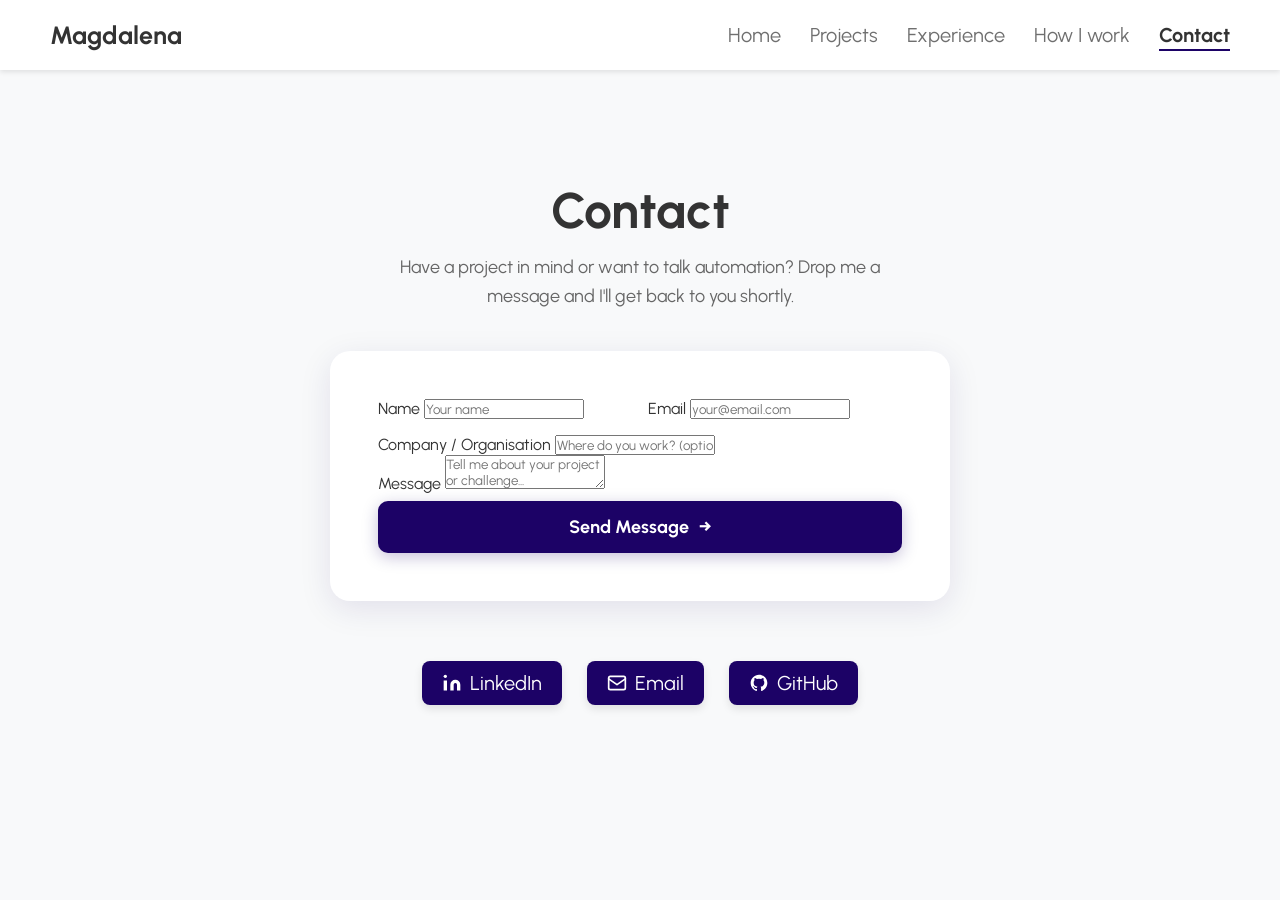
==== Contact.html @ 536afe71 "Remove subject field from contact form Removed subject field from the contact form data." ====
<!DOCTYPE html>
<html lang="en">
<head>
<meta charset="UTF-8">
<meta name="viewport" content="width=device-width, initial-scale=1.0">
<title>Contact — Magdalena</title>
<link href="https://fonts.googleapis.com/css?family=Urbanist" rel="stylesheet">
<style>

:root {
  --base-font: 16px; /* Desktop base */
}

* {
  margin: 0;
  padding: 0;
  box-sizing: border-box;
  font-family: "Urbanist";
}

body {
  background: #f8f9fa;
  color: #333;
  font-size: var(--base-font);
}

a {
  text-decoration: none;
  color: inherit;
}


header {
  width: 100%;
  padding: 20px 50px;
  display: flex;
  justify-content: space-between;
  align-items: center;
  position: fixed;
  top: 0;
  background: white;
  box-shadow: 0 2px 5px rgba(0,0,0,0.1);
  z-index: 100;
}

.logo {
  font-size: calc(var(--base-font) * 1.5625);
  font-weight: bold;
}

nav a {
  margin-left: calc(var(--base-font) * 1.5625);
  font-size: calc(var(--base-font) * 1.25);
  opacity: .7;
  position: relative;
  padding-bottom: 4px;
  transition: opacity .2s;
}

nav a::after {
  content: "";
  position: absolute;
  left: 0;
  bottom: 0;
  width: 0%;
  height: 2px;
  background: #1c0266;
  transition: width .25s;
}

nav a:hover,
nav a.active {
  opacity: 1;
  font-weight: bold;
}

nav a:hover::after,
nav a.active::after {
  width: 100%;
}

main {
  padding-top: 120px;
}

.Contact {
  display: flex;
  flex-direction: column;
  align-items: center;
  padding: calc(var(--base-font) * 3.75) calc(var(--base-font) * 3.125);
}

.Contact h2 {
  font-size: calc(var(--base-font) * 3.125);
  margin-bottom: calc(var(--base-font) * 0.75);
}

.contact-subtitle {
  font-size: calc(var(--base-font) * 1.125);
  color: #666;
  margin-bottom: calc(var(--base-font) * 2.5);
  text-align: center;
  max-width: 500px;
  line-height: 1.6;
}

/* ════════════════════════════════════════
   FORM CARD
════════════════════════════════════════ */

.contact-form-card {
  background: white;
  border-radius: 20px;
  box-shadow: 0 8px 32px rgba(28, 2, 102, 0.10);
  padding: 48px;
  width: 100%;
  max-width: 620px;
  margin-bottom: 40px;
}

/* ════════════════════════════════════════
   FORM FIELDS
════════════════════════════════════════ */

.form-row {
  display: grid;
  grid-template-columns: 1fr 1fr;
  gap: 16px;
  margin-bottom: 16px;
}

.submit-btn {
  font-family: "Urbanist";
  font-size: calc(var(--base-font) * 1.125);
  font-weight: 700;
  color: white;
  background: #1c0266;
  border: none;
  border-radius: 10px;
  padding: 15px 40px;
  width: 100%;
  cursor: pointer;
  box-shadow: 0 4px 16px rgba(28, 2, 102, 0.25);
  transition: transform 0.2s, box-shadow 0.2s, background 0.2s;
  display: flex;
  align-items: center;
  justify-content: center;
  gap: 10px;
  margin-top: 8px;
}

.submit-btn:hover {
  transform: translateY(-3px);
  box-shadow: 0 8px 24px rgba(28, 2, 102, 0.35);
  background: #2a0399;
}

.submit-btn:active {
  transform: translateY(0);
}

.btn-arrow {
  transition: transform 0.2s;
  display: inline-block;
}

.submit-btn:hover .btn-arrow {
  transform: translateX(4px);
}


.error-msg {
  display: none;
  background: #fff0f0;
  border: 1px solid #ffcccc;
  border-radius: 8px;
  padding: 12px 16px;
  font-size: 13px;
  color: #cc0000;
  margin-bottom: 16px;
  text-align: center;
}

.success-msg {
  display: none;
  text-align: center;
  padding: 48px 32px;
}

.success-icon {
  width: 64px;
  height: 64px;
  background: #1c0266;
  border-radius: 50%;
  display: flex;
  align-items: center;
  justify-content: center;
  margin: 0 auto 20px;
  font-size: 28px;
  color: white;
  animation: popIn 0.4s cubic-bezier(0.175, 0.885, 0.32, 1.275) both;
}

@keyframes popIn {
  from { transform: scale(0); opacity: 0; }
  to   { transform: scale(1); opacity: 1; }
}

.success-msg h3 {
  font-size: 24px;
  font-weight: 800;
  color: #1c0266;
  margin-bottom: 10px;
}

.success-msg p {
  font-size: 15px;
  color: #666;
}


.spinner {
  display: none;
  width: 18px;
  height: 18px;
  border: 2px solid rgba(255,255,255,0.4);
  border-top-color: white;
  border-radius: 50%;
  animation: spin 0.7s linear infinite;
}

@keyframes spin {
  to { transform: rotate(360deg); }
}


.contact-links {
  display: flex;
  justify-content: center;
  gap: 25px;
  margin-top: 20px;
  flex-wrap: wrap;
}

.contact-icon {
  font-size: calc(var(--base-font) * 1.25);
  display: flex;
  align-items: center;
  gap: 8px;
  text-decoration: none;
  color: white;
  padding: 10px 20px;
  border-radius: 8px;
  background: #1c0266;
  box-shadow: 0 4px 8px rgba(0,0,0,0.1);
  transition: .2s;
}

.contact-icon:hover {
  transform: translateY(-3px);
  color: white;
}


@media (max-width: 900px) {
  :root { --base-font: 14px; }

  header {
    padding: 15px 25px;
    flex-wrap: wrap;
  }

  .contact-form-card {
    padding: 36px 32px;
  }
}

@media (max-width: 600px) {
  :root { --base-font: 12px; }

  header {
    flex-direction: column;
    align-items: flex-start;
    gap: 8px;
  }

  nav a {
    margin-left: 0;
    margin-right: 15px;
  }

  .contact-form-card {
    padding: 28px 20px;
    border-radius: 14px;
  }

  .form-row {
    grid-template-columns: 1fr;
    gap: 0;
  }

  .contact-links {
    gap: 12px;
  }
}

</style>
</head>
<body>

<header>
  <div class="logo">Magdalena</div>
  <nav>
    <a href="index.html">Home</a>
    <a href="index.html#Projects">Projects</a>
    <a href="index.html#Experience">Experience</a>
    <a href="index.html#Skills">How I work</a>
    <a href="Contact.html" class="active">Contact</a>
  </nav>
</header>

<main>

<section class="Contact" id="contact">

  <h2>Contact</h2>
  <p class="contact-subtitle">Have a project in mind or want to talk automation? Drop me a message and I'll get back to you shortly.</p>

  <div class="contact-form-card">

    <!-- Error message -->
    <div class="error-msg" id="errorMsg">
      Something went wrong. Please try again or email me directly.
    </div>

    <!-- FORM -->
    <form id="contactForm">

      <div class="form-row">
        <div class="form-group">
          <label for="firstName">Name</label>
          <input type="text" id="firstName" name="firstName"
            placeholder="Your name" required>
        </div>
        <div class="form-group">
          <label for="email">Email</label>
          <input type="email" id="email" name="email"
            placeholder="your@email.com" required>
        </div>
      </div>

      <div class="form-group">
        <label for="company">Company / Organisation</label>
        <input type="text" id="company" name="company"
          placeholder="Where do you work? (optional)">
      </div>

      <div class="form-group">
        <label for="message">Message</label>
        <textarea id="message" name="message"
          placeholder="Tell me about your project or challenge..." required></textarea>
      </div>

      <button type="submit" class="submit-btn" id="submitBtn">
        <span id="btnText">Send Message</span>
        <span class="btn-arrow" id="btnArrow">→</span>
        <div class="spinner" id="spinner"></div>
      </button>

    </form>

    <!-- SUCCESS -->
    <div class="success-msg" id="successMsg">
      <div class="success-icon">✓</div>
      <h3>Message sent!</h3>
      <p>Thanks for reaching out. I'll get back to you within 24 hours.</p>
    </div>

  </div>

  <!-- SOCIAL LINKS -->
  <div class="contact-links">
    <a href="https://www.linkedin.com/in/magdalenafigeland-olechnowicz/" class="contact-icon" target="_blank">
      <svg width="20" height="20" viewBox="0 0 24 24" fill="currentColor">
        <path d="M16 8a6 6 0 016 6v7h-4v-7a2 2 0 00-2-2 2 2 0 00-2 2v7h-4v-7a6 6 0 016-6zM2 9h4v12H2z"/>
        <circle cx="4" cy="4" r="2"/>
      </svg>
      LinkedIn
    </a>
    <a href="mailto:magdalenafigeland@gmail.com" class="contact-icon">
      <svg width="20" height="20" viewBox="0 0 24 24" fill="none" stroke="currentColor" stroke-width="2" stroke-linecap="round" stroke-linejoin="round">
        <rect x="2" y="4" width="20" height="16" rx="2"/>
        <path d="M2 7l10 7 10-7"/>
      </svg>
      Email
    </a>
    <a href="https://github.com/Magdalena-lab" class="contact-icon" target="_blank">
      <svg width="20" height="20" viewBox="0 0 24 24" fill="currentColor">
        <path d="M12 2C6.477 2 2 6.477 2 12c0 4.418 2.865 8.166 6.839 9.489.5.092.682-.217.682-.482 0-.237-.009-.868-.013-1.703-2.782.604-3.369-1.342-3.369-1.342-.454-1.155-1.11-1.462-1.11-1.462-.908-.62.069-.608.069-.608 1.003.07 1.531 1.03 1.531 1.03.892 1.529 2.341 1.087 2.91.832.092-.647.35-1.088.636-1.338-2.22-.253-4.555-1.11-4.555-4.943 0-1.091.39-1.984 1.029-2.683-.103-.253-.446-1.27.098-2.647 0 0 .84-.269 2.75 1.025A9.578 9.578 0 0112 6.836a9.59 9.59 0 012.504.337c1.909-1.294 2.747-1.025 2.747-1.025.546 1.377.202 2.394.1 2.647.64.699 1.028 1.592 1.028 2.683 0 3.842-2.339 4.687-4.566 4.935.359.309.678.919.678 1.852 0 1.336-.012 2.415-.012 2.743 0 .267.18.578.688.48C19.138 20.163 22 16.418 22 12c0-5.523-4.477-10-10-10z"/>
      </svg>
      GitHub
    </a>
  </div>

</section>
</main>

<script>

const HUBSPOT_PORTAL_ID = '146860386';
const HUBSPOT_FORM_ID   = 'e5ef3292-d675-469f-8527-971d144c4f24';

const form       = document.getElementById('contactForm');
const successMsg = document.getElementById('successMsg');
const errorMsg   = document.getElementById('errorMsg');
const submitBtn  = document.getElementById('submitBtn');
const btnText    = document.getElementById('btnText');
const btnArrow   = document.getElementById('btnArrow');
const spinner    = document.getElementById('spinner');

// Live validation
form.querySelectorAll('input, select, textarea').forEach(field => {
  field.addEventListener('blur', () => {
    if (field.required && !field.value.trim()) {
      field.classList.add('invalid');
      field.classList.remove('valid');
    } else if (field.value.trim()) {
      field.classList.add('valid');
      field.classList.remove('invalid');
    }
  });
  field.addEventListener('input', () => {
    if (field.classList.contains('invalid') && field.value.trim()) {
      field.classList.remove('invalid');
      field.classList.add('valid');
    }
  });
});

// Submit
form.addEventListener('submit', async function(e) {
  e.preventDefault();

  btnText.style.display  = 'none';
  btnArrow.style.display = 'none';
  spinner.style.display  = 'block';
  submitBtn.disabled     = true;
  errorMsg.style.display = 'none';

  const payload = {
    fields: [
      { name: 'firstname', value: document.getElementById('firstName').value.trim() },
      { name: 'email',     value: document.getElementById('email').value.trim() },
      { name: 'company',   value: document.getElementById('company').value.trim() },
      { name: 'message',   value: document.getElementById('message').value.trim() }
    ],
    context: {
      pageUri:  window.location.href,
      pageName: document.title
    }
  };

  try {
    const res = await fetch(
      `https://api.hsforms.com/submissions/v3/integration/submit/${HUBSPOT_PORTAL_ID}/${HUBSPOT_FORM_ID}`,
      {
        method:  'POST',
        headers: { 'Content-Type': 'application/json' },
        body:    JSON.stringify(payload)
      }
    );

    if (res.ok) {
      form.style.display       = 'none';
      successMsg.style.display = 'block';
    } else {
      throw new Error('HubSpot error ' + res.status);
    }

  } catch (err) {
    console.error(err);
    errorMsg.style.display = 'block';
    btnText.style.display  = 'inline';
    btnArrow.style.display = 'inline';
    spinner.style.display  = 'none';
    submitBtn.disabled     = false;
  }
});

</script>
</body>
</html>
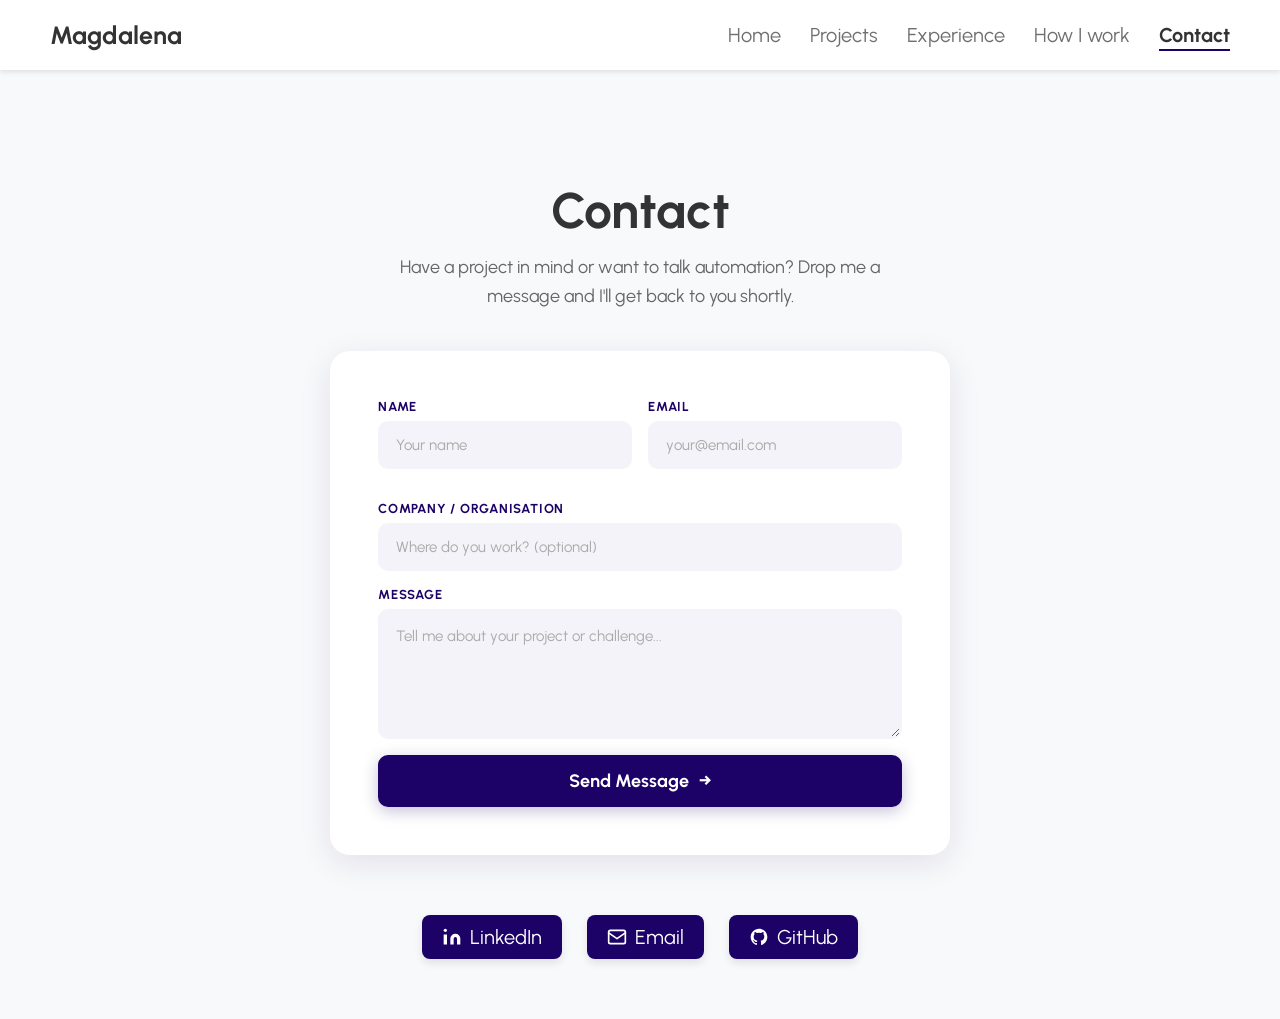
==== commit 2d2e9580: "Update Contact.html" ====
--- a/Contact.html
+++ b/Contact.html
@@ -129,6 +129,78 @@
   margin-bottom: 16px;
 }
 
+.form-group {
+  display: flex;
+  flex-direction: column;
+  margin-bottom: 16px;
+}
+
+.form-group label {
+  font-size: 13px;
+  font-weight: 700;
+  color: #1c0266;
+  letter-spacing: 0.06em;
+  text-transform: uppercase;
+  margin-bottom: 7px;
+}
+
+.form-group input,
+.form-group select,
+.form-group textarea {
+  font-family: "Urbanist";
+  font-size: 15px;
+  color: #333;
+  background: #f4f3f9;
+  border: 2px solid transparent;
+  border-radius: 10px;
+  padding: 13px 16px;
+  outline: none;
+  transition: border-color 0.2s, background 0.2s;
+  width: 100%;
+  appearance: none;
+  -webkit-appearance: none;
+}
+
+.form-group select {
+  background-image: url("data:image/svg+xml,%3Csvg xmlns='http://www.w3.org/2000/svg' width='12' height='8' viewBox='0 0 12 8'%3E%3Cpath d='M1 1l5 5 5-5' stroke='%231c0266' stroke-width='2' fill='none' stroke-linecap='round'/%3E%3C/svg%3E");
+  background-repeat: no-repeat;
+  background-position: right 16px center;
+  background-color: #f4f3f9;
+  padding-right: 40px;
+  cursor: pointer;
+}
+
+.form-group textarea {
+  resize: vertical;
+  min-height: 130px;
+  line-height: 1.6;
+}
+
+.form-group input:focus,
+.form-group select:focus,
+.form-group textarea:focus {
+  border-color: #1c0266;
+  background: #fff;
+}
+
+.form-group input::placeholder,
+.form-group textarea::placeholder {
+  color: #aaa;
+}
+
+.form-group input.valid,
+.form-group select.valid,
+.form-group textarea.valid {
+  border-color: #22c55e;
+  background: #f0fdf4;
+}
+
+.form-group input.invalid,
+.form-group select.invalid,
+.form-group textarea.invalid {
+  border-color: #ef4444;
+  background: #fef2f2;
+}
 .submit-btn {
   font-family: "Urbanist";
   font-size: calc(var(--base-font) * 1.125);
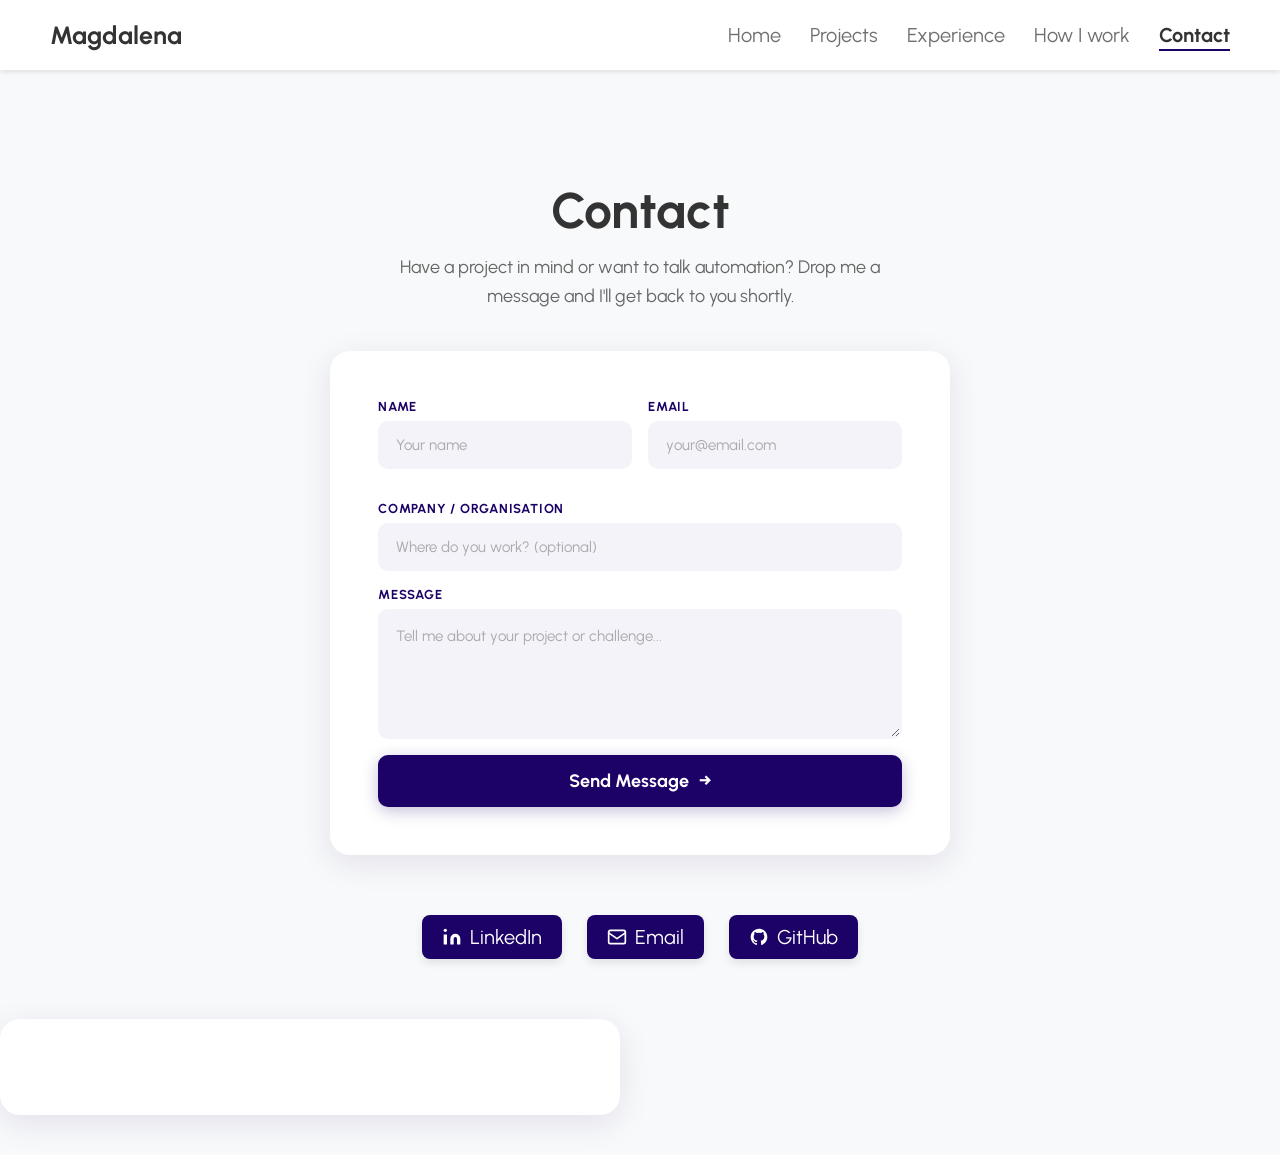
==== commit 1e838d7f: "Update Contact.html" ====
--- a/Contact.html
+++ b/Contact.html
@@ -477,88 +477,18 @@
 </section>
 </main>
 
-<script>
-
-const HUBSPOT_PORTAL_ID = '146860386';
-const HUBSPOT_FORM_ID   = 'e5ef3292-d675-469f-8527-971d144c4f24';
-
-const form       = document.getElementById('contactForm');
-const successMsg = document.getElementById('successMsg');
-const errorMsg   = document.getElementById('errorMsg');
-const submitBtn  = document.getElementById('submitBtn');
-const btnText    = document.getElementById('btnText');
-const btnArrow   = document.getElementById('btnArrow');
-const spinner    = document.getElementById('spinner');
-
-// Live validation
-form.querySelectorAll('input, select, textarea').forEach(field => {
-  field.addEventListener('blur', () => {
-    if (field.required && !field.value.trim()) {
-      field.classList.add('invalid');
-      field.classList.remove('valid');
-    } else if (field.value.trim()) {
-      field.classList.add('valid');
-      field.classList.remove('invalid');
-    }
-  });
-  field.addEventListener('input', () => {
-    if (field.classList.contains('invalid') && field.value.trim()) {
-      field.classList.remove('invalid');
-      field.classList.add('valid');
-    }
-  });
-});
-
-// Submit
-form.addEventListener('submit', async function(e) {
-  e.preventDefault();
-
-  btnText.style.display  = 'none';
-  btnArrow.style.display = 'none';
-  spinner.style.display  = 'block';
-  submitBtn.disabled     = true;
-  errorMsg.style.display = 'none';
-
-  const payload = {
-    fields: [
-      { name: 'firstname', value: document.getElementById('firstName').value.trim() },
-      { name: 'email',     value: document.getElementById('email').value.trim() },
-      { name: 'company',   value: document.getElementById('company').value.trim() },
-      { name: 'message',   value: document.getElementById('message').value.trim() }
-    ],
-    context: {
-      pageUri:  window.location.href,
-      pageName: document.title
-    }
-  };
-
-  try {
-    const res = await fetch(
-      `https://api.hsforms.com/submissions/v3/integration/submit/${HUBSPOT_PORTAL_ID}/${HUBSPOT_FORM_ID}`,
-      {
-        method:  'POST',
-        headers: { 'Content-Type': 'application/json' },
-        body:    JSON.stringify(payload)
-      }
-    );
-
-    if (res.ok) {
-      form.style.display       = 'none';
-      successMsg.style.display = 'block';
-    } else {
-      throw new Error('HubSpot error ' + res.status);
-    }
-
-  } catch (err) {
-    console.error(err);
-    errorMsg.style.display = 'block';
-    btnText.style.display  = 'inline';
-    btnArrow.style.display = 'inline';
-    spinner.style.display  = 'none';
-    submitBtn.disabled     = false;
-  }
-});
-
-</script>
+<div class="contact-form-card">
+  <script charset="utf-8" type="text/javascript" 
+    src="//js-eu1.hsforms.net/forms/embed/v2.js">
+  </script>
+  <script>
+    hbspt.forms.create({
+      portalId: "146860386",
+      formId: "e5ef3292-d675-469f-8527-971d144c4f24",
+      region: "eu1"
+    });
+  </script>
+  
+</div>
 </body>
 </html>
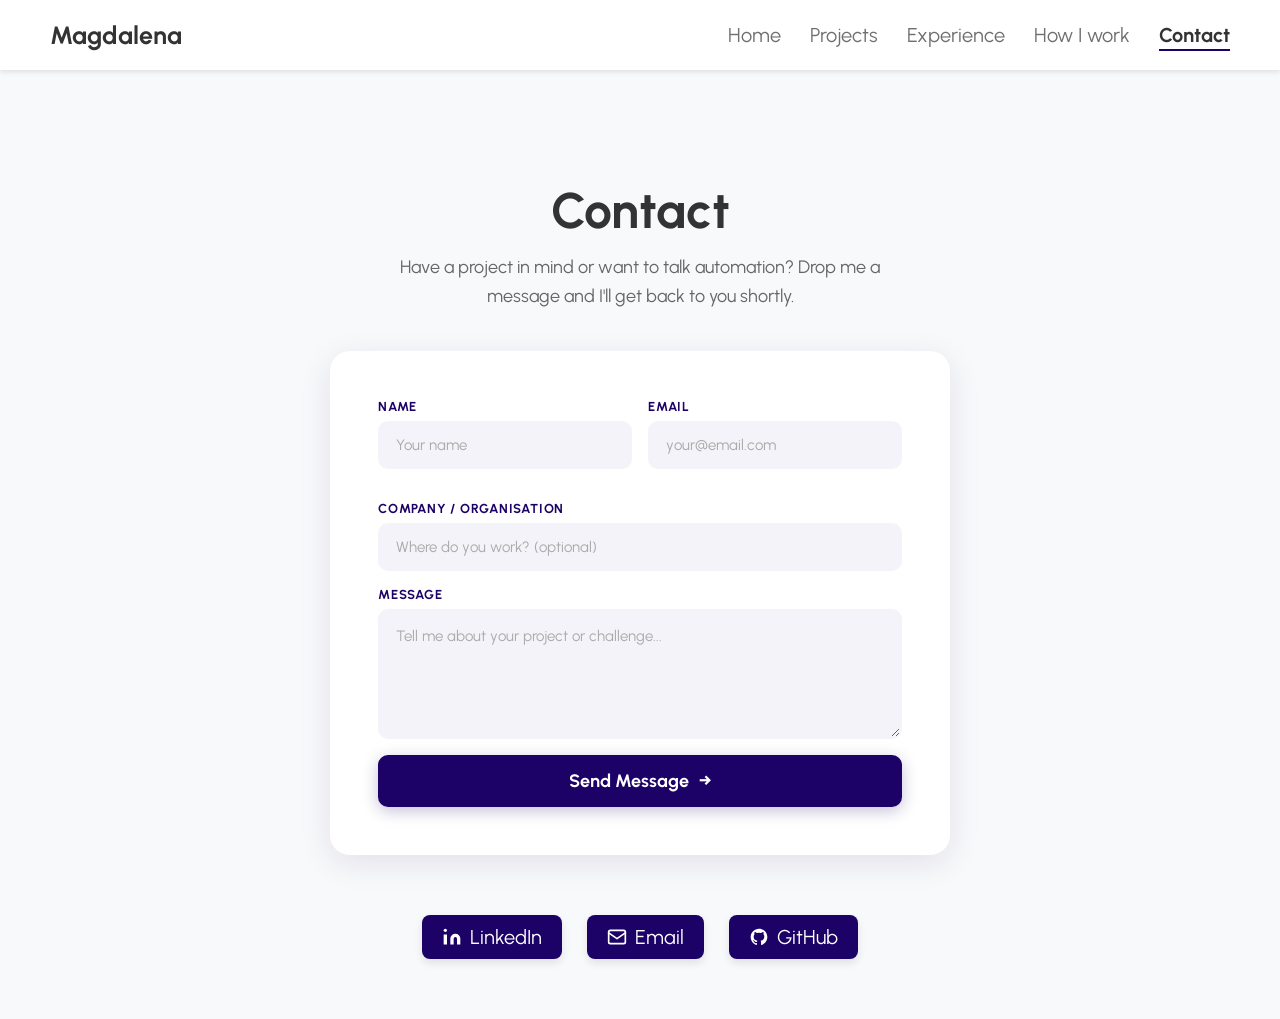
==== commit 83091576: "Update Contact.html" ====
--- a/Contact.html
+++ b/Contact.html
@@ -477,17 +477,90 @@
 </section>
 </main>
 
-<div class="contact-form-card">
-  <script charset="utf-8" type="text/javascript" 
-    src="//js-eu1.hsforms.net/forms/embed/v2.js">
-  </script>
-  <script>
-    hbspt.forms.create({
-      portalId: "146860386",
-      formId: "e5ef3292-d675-469f-8527-971d144c4f24",
-      region: "eu1"
-    });
-  </script>
+<script>
+
+const HUBSPOT_PORTAL_ID = '146860386';
+const HUBSPOT_FORM_ID   = 'e5ef3292-d675-469f-8527-971d144c4f24';
+const HIBSPOT_region: "eu1"
+
+const form       = document.getElementById('contactForm');
+const successMsg = document.getElementById('successMsg');
+const errorMsg   = document.getElementById('errorMsg');
+const submitBtn  = document.getElementById('submitBtn');
+const btnText    = document.getElementById('btnText');
+const btnArrow   = document.getElementById('btnArrow');
+const spinner    = document.getElementById('spinner');
+
+// Live validation
+form.querySelectorAll('input, select, textarea').forEach(field => {
+  field.addEventListener('blur', () => {
+    if (field.required && !field.value.trim()) {
+      field.classList.add('invalid');
+      field.classList.remove('valid');
+    } else if (field.value.trim()) {
+      field.classList.add('valid');
+      field.classList.remove('invalid');
+    }
+  });
+  field.addEventListener('input', () => {
+    if (field.classList.contains('invalid') && field.value.trim()) {
+      field.classList.remove('invalid');
+      field.classList.add('valid');
+    }
+  });
+});
+
+// Submit
+form.addEventListener('submit', async function(e) {
+  e.preventDefault();
+
+  btnText.style.display  = 'none';
+  btnArrow.style.display = 'none';
+  spinner.style.display  = 'block';
+  submitBtn.disabled     = true;
+  errorMsg.style.display = 'none';
+
+  const payload = {
+    fields: [
+      { name: 'firstname', value: document.getElementById('firstName').value.trim() },
+      { name: 'email',     value: document.getElementById('email').value.trim() },
+      { name: 'company',   value: document.getElementById('company').value.trim() },
+      { name: 'message',   value: document.getElementById('message').value.trim() }
+    ],
+    context: {
+      pageUri:  window.location.href,
+      pageName: document.title
+    }
+  };
+
+  try {
+    const res = await fetch(
+      `https://api.hsforms.com/submissions/v3/integration/submit/${HUBSPOT_PORTAL_ID}/${HUBSPOT_FORM_ID}`,
+      {
+        method:  'POST',
+        headers: { 'Content-Type': 'application/json' },
+        body:    JSON.stringify(payload)
+      }
+    );
+
+    if (res.ok) {
+      form.style.display       = 'none';
+      successMsg.style.display = 'block';
+    } else {
+      throw new Error('HubSpot error ' + res.status);
+    }
+
+  } catch (err) {
+    console.error(err);
+    errorMsg.style.display = 'block';
+    btnText.style.display  = 'inline';
+    btnArrow.style.display = 'inline';
+    spinner.style.display  = 'none';
+    submitBtn.disabled     = false;
+  }
+});
+
+</script>
   
 </div>
 </body>
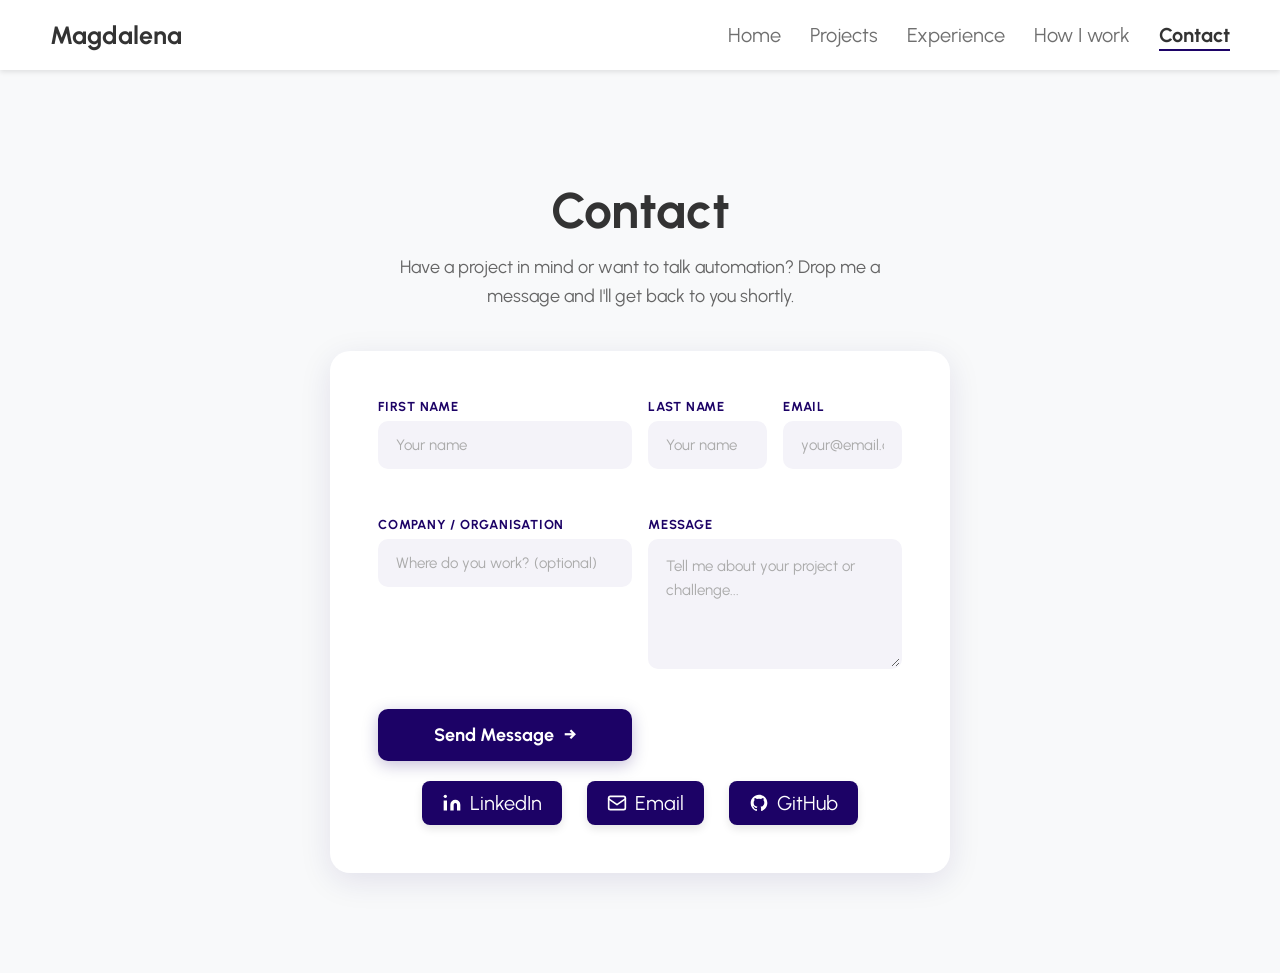
==== commit 34606786: "Update Contact.html" ====
--- a/Contact.html
+++ b/Contact.html
@@ -410,8 +410,14 @@
 
       <div class="form-row">
         <div class="form-group">
-          <label for="firstName">Name</label>
+          <label for="firstName">First Name</label>
           <input type="text" id="firstName" name="firstName"
+            placeholder="Your name" required>
+        </div>
+        <div class="form-row">
+        <div class="form-group">
+          <label for="firstName">Last Name</label>
+          <input type="text" id="lastName" name="lastName"
             placeholder="Your name" required>
         </div>
         <div class="form-group">
@@ -523,6 +529,7 @@
   const payload = {
     fields: [
       { name: 'firstname', value: document.getElementById('firstName').value.trim() },
+      { name: 'lastname', value: document.getElementById('lastName').value.trim() },
       { name: 'email',     value: document.getElementById('email').value.trim() },
       { name: 'company',   value: document.getElementById('company').value.trim() },
       { name: 'message',   value: document.getElementById('message').value.trim() }
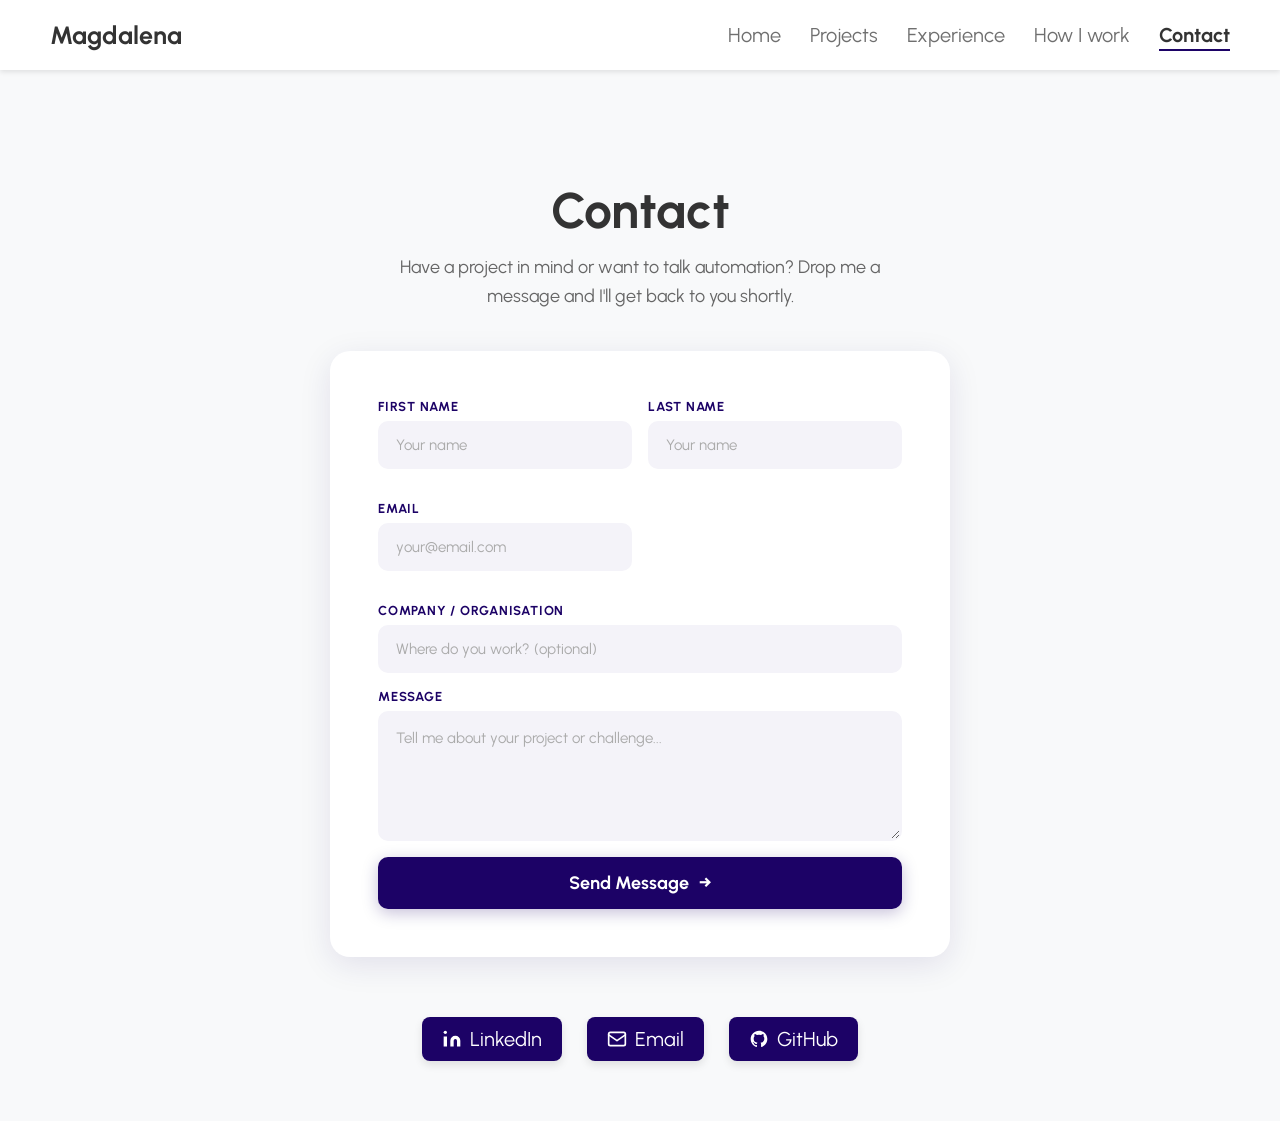
==== commit f77c2e9d: "Remove unnecessary form-row div from Contact.html" ====
--- a/Contact.html
+++ b/Contact.html
@@ -414,7 +414,6 @@
           <input type="text" id="firstName" name="firstName"
             placeholder="Your name" required>
         </div>
-        <div class="form-row">
         <div class="form-group">
           <label for="firstName">Last Name</label>
           <input type="text" id="lastName" name="lastName"
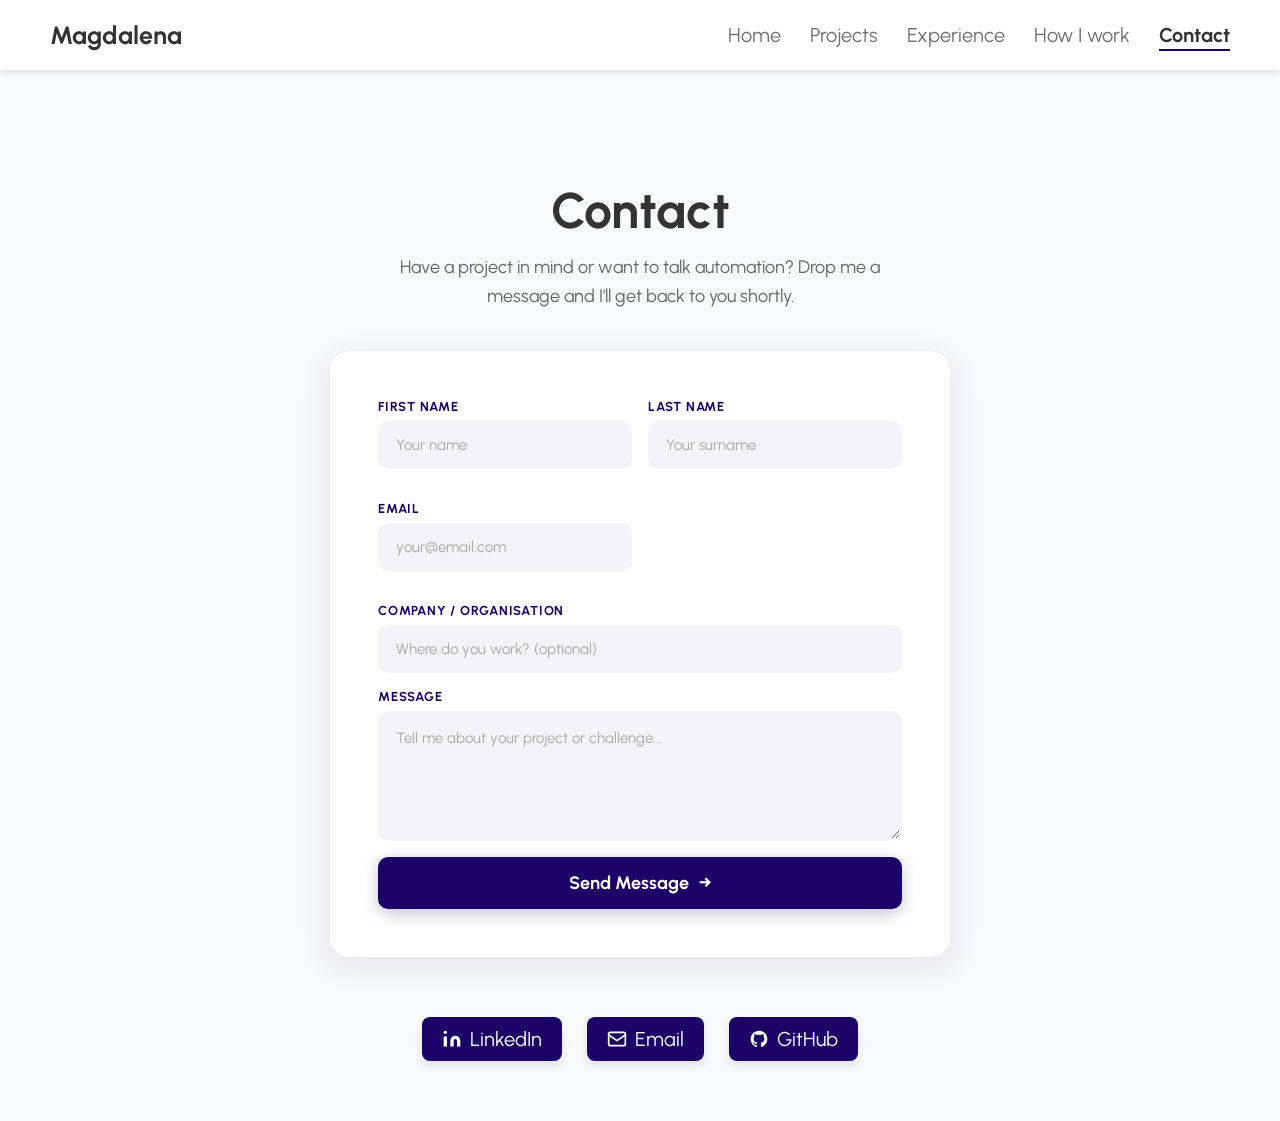
==== commit f5ef687e: "Update Contact.html" ====
--- a/Contact.html
+++ b/Contact.html
@@ -6,30 +6,30 @@
 <title>Contact — Magdalena</title>
 <link href="https://fonts.googleapis.com/css?family=Urbanist" rel="stylesheet">
 <style>
-
+ 
 :root {
-  --base-font: 16px; /* Desktop base */
-}
-
+  --base-font: 16px; 
+}
+ 
 * {
   margin: 0;
   padding: 0;
   box-sizing: border-box;
   font-family: "Urbanist";
 }
-
+ 
 body {
   background: #f8f9fa;
   color: #333;
   font-size: var(--base-font);
 }
-
+ 
 a {
   text-decoration: none;
   color: inherit;
 }
-
-
+ 
+ 
 header {
   width: 100%;
   padding: 20px 50px;
@@ -42,12 +42,12 @@
   box-shadow: 0 2px 5px rgba(0,0,0,0.1);
   z-index: 100;
 }
-
+ 
 .logo {
   font-size: calc(var(--base-font) * 1.5625);
   font-weight: bold;
 }
-
+ 
 nav a {
   margin-left: calc(var(--base-font) * 1.5625);
   font-size: calc(var(--base-font) * 1.25);
@@ -56,7 +56,7 @@
   padding-bottom: 4px;
   transition: opacity .2s;
 }
-
+ 
 nav a::after {
   content: "";
   position: absolute;
@@ -67,34 +67,34 @@
   background: #1c0266;
   transition: width .25s;
 }
-
+ 
 nav a:hover,
 nav a.active {
   opacity: 1;
   font-weight: bold;
 }
-
+ 
 nav a:hover::after,
 nav a.active::after {
   width: 100%;
 }
-
+ 
 main {
   padding-top: 120px;
 }
-
+ 
 .Contact {
   display: flex;
   flex-direction: column;
   align-items: center;
   padding: calc(var(--base-font) * 3.75) calc(var(--base-font) * 3.125);
 }
-
+ 
 .Contact h2 {
   font-size: calc(var(--base-font) * 3.125);
   margin-bottom: calc(var(--base-font) * 0.75);
 }
-
+ 
 .contact-subtitle {
   font-size: calc(var(--base-font) * 1.125);
   color: #666;
@@ -103,11 +103,8 @@
   max-width: 500px;
   line-height: 1.6;
 }
-
-/* ════════════════════════════════════════
-   FORM CARD
-════════════════════════════════════════ */
-
+ 
+ 
 .contact-form-card {
   background: white;
   border-radius: 20px;
@@ -117,24 +114,21 @@
   max-width: 620px;
   margin-bottom: 40px;
 }
-
-/* ════════════════════════════════════════
-   FORM FIELDS
-════════════════════════════════════════ */
-
+ 
+ 
 .form-row {
   display: grid;
   grid-template-columns: 1fr 1fr;
   gap: 16px;
   margin-bottom: 16px;
 }
-
+ 
 .form-group {
   display: flex;
   flex-direction: column;
   margin-bottom: 16px;
 }
-
+ 
 .form-group label {
   font-size: 13px;
   font-weight: 700;
@@ -143,7 +137,7 @@
   text-transform: uppercase;
   margin-bottom: 7px;
 }
-
+ 
 .form-group input,
 .form-group select,
 .form-group textarea {
@@ -160,7 +154,7 @@
   appearance: none;
   -webkit-appearance: none;
 }
-
+ 
 .form-group select {
   background-image: url("data:image/svg+xml,%3Csvg xmlns='http://www.w3.org/2000/svg' width='12' height='8' viewBox='0 0 12 8'%3E%3Cpath d='M1 1l5 5 5-5' stroke='%231c0266' stroke-width='2' fill='none' stroke-linecap='round'/%3E%3C/svg%3E");
   background-repeat: no-repeat;
@@ -169,32 +163,32 @@
   padding-right: 40px;
   cursor: pointer;
 }
-
+ 
 .form-group textarea {
   resize: vertical;
   min-height: 130px;
   line-height: 1.6;
 }
-
+ 
 .form-group input:focus,
 .form-group select:focus,
 .form-group textarea:focus {
   border-color: #1c0266;
   background: #fff;
 }
-
+ 
 .form-group input::placeholder,
 .form-group textarea::placeholder {
   color: #aaa;
 }
-
+ 
 .form-group input.valid,
 .form-group select.valid,
 .form-group textarea.valid {
   border-color: #22c55e;
   background: #f0fdf4;
 }
-
+ 
 .form-group input.invalid,
 .form-group select.invalid,
 .form-group textarea.invalid {
@@ -220,27 +214,27 @@
   gap: 10px;
   margin-top: 8px;
 }
-
+ 
 .submit-btn:hover {
   transform: translateY(-3px);
   box-shadow: 0 8px 24px rgba(28, 2, 102, 0.35);
   background: #2a0399;
 }
-
+ 
 .submit-btn:active {
   transform: translateY(0);
 }
-
+ 
 .btn-arrow {
   transition: transform 0.2s;
   display: inline-block;
 }
-
+ 
 .submit-btn:hover .btn-arrow {
   transform: translateX(4px);
 }
-
-
+ 
+ 
 .error-msg {
   display: none;
   background: #fff0f0;
@@ -252,13 +246,13 @@
   margin-bottom: 16px;
   text-align: center;
 }
-
+ 
 .success-msg {
   display: none;
   text-align: center;
   padding: 48px 32px;
 }
-
+ 
 .success-icon {
   width: 64px;
   height: 64px;
@@ -272,25 +266,25 @@
   color: white;
   animation: popIn 0.4s cubic-bezier(0.175, 0.885, 0.32, 1.275) both;
 }
-
+ 
 @keyframes popIn {
   from { transform: scale(0); opacity: 0; }
   to   { transform: scale(1); opacity: 1; }
 }
-
+ 
 .success-msg h3 {
   font-size: 24px;
   font-weight: 800;
   color: #1c0266;
   margin-bottom: 10px;
 }
-
+ 
 .success-msg p {
   font-size: 15px;
   color: #666;
 }
-
-
+ 
+ 
 .spinner {
   display: none;
   width: 18px;
@@ -300,12 +294,12 @@
   border-radius: 50%;
   animation: spin 0.7s linear infinite;
 }
-
+ 
 @keyframes spin {
   to { transform: rotate(360deg); }
 }
-
-
+ 
+ 
 .contact-links {
   display: flex;
   justify-content: center;
@@ -313,7 +307,7 @@
   margin-top: 20px;
   flex-wrap: wrap;
 }
-
+ 
 .contact-icon {
   font-size: calc(var(--base-font) * 1.25);
   display: flex;
@@ -327,59 +321,59 @@
   box-shadow: 0 4px 8px rgba(0,0,0,0.1);
   transition: .2s;
 }
-
+ 
 .contact-icon:hover {
   transform: translateY(-3px);
   color: white;
 }
-
-
+ 
+ 
 @media (max-width: 900px) {
   :root { --base-font: 14px; }
-
+ 
   header {
     padding: 15px 25px;
     flex-wrap: wrap;
   }
-
+ 
   .contact-form-card {
     padding: 36px 32px;
   }
 }
-
+ 
 @media (max-width: 600px) {
   :root { --base-font: 12px; }
-
+ 
   header {
     flex-direction: column;
     align-items: flex-start;
     gap: 8px;
   }
-
+ 
   nav a {
     margin-left: 0;
     margin-right: 15px;
   }
-
+ 
   .contact-form-card {
     padding: 28px 20px;
     border-radius: 14px;
   }
-
+ 
   .form-row {
     grid-template-columns: 1fr;
     gap: 0;
   }
-
+ 
   .contact-links {
     gap: 12px;
   }
 }
-
+ 
 </style>
 </head>
 <body>
-
+ 
 <header>
   <div class="logo">Magdalena</div>
   <nav>
@@ -390,24 +384,24 @@
     <a href="Contact.html" class="active">Contact</a>
   </nav>
 </header>
-
+ 
 <main>
-
+ 
 <section class="Contact" id="contact">
-
+ 
   <h2>Contact</h2>
   <p class="contact-subtitle">Have a project in mind or want to talk automation? Drop me a message and I'll get back to you shortly.</p>
-
+ 
   <div class="contact-form-card">
-
+ 
     <!-- Error message -->
     <div class="error-msg" id="errorMsg">
       Something went wrong. Please try again or email me directly.
     </div>
-
+ 
     <!-- FORM -->
     <form id="contactForm">
-
+ 
       <div class="form-row">
         <div class="form-group">
           <label for="firstName">First Name</label>
@@ -415,9 +409,9 @@
             placeholder="Your name" required>
         </div>
         <div class="form-group">
-          <label for="firstName">Last Name</label>
+          <label for="lastName">Last Name</label>
           <input type="text" id="lastName" name="lastName"
-            placeholder="Your name" required>
+            placeholder="Your surname" required>
         </div>
         <div class="form-group">
           <label for="email">Email</label>
@@ -425,37 +419,36 @@
             placeholder="your@email.com" required>
         </div>
       </div>
-
+ 
       <div class="form-group">
         <label for="company">Company / Organisation</label>
         <input type="text" id="company" name="company"
           placeholder="Where do you work? (optional)">
       </div>
-
+ 
       <div class="form-group">
         <label for="message">Message</label>
         <textarea id="message" name="message"
           placeholder="Tell me about your project or challenge..." required></textarea>
       </div>
-
+ 
       <button type="submit" class="submit-btn" id="submitBtn">
         <span id="btnText">Send Message</span>
         <span class="btn-arrow" id="btnArrow">→</span>
         <div class="spinner" id="spinner"></div>
       </button>
-
+ 
     </form>
-
+ 
     <!-- SUCCESS -->
     <div class="success-msg" id="successMsg">
       <div class="success-icon">✓</div>
       <h3>Message sent!</h3>
       <p>Thanks for reaching out. I'll get back to you within 24 hours.</p>
     </div>
-
+ 
   </div>
-
-  <!-- SOCIAL LINKS -->
+ 
   <div class="contact-links">
     <a href="https://www.linkedin.com/in/magdalenafigeland-olechnowicz/" class="contact-icon" target="_blank">
       <svg width="20" height="20" viewBox="0 0 24 24" fill="currentColor">
@@ -478,16 +471,16 @@
       GitHub
     </a>
   </div>
-
+ 
 </section>
 </main>
-
+ 
+<script charset="utf-8" type="text/javascript" src="//js-eu1.hsforms.net/forms/embed/v2.js"></script>
+ 
 <script>
-
 const HUBSPOT_PORTAL_ID = '146860386';
 const HUBSPOT_FORM_ID   = 'e5ef3292-d675-469f-8527-971d144c4f24';
-const HIBSPOT_region: "eu1"
-
+ 
 const form       = document.getElementById('contactForm');
 const successMsg = document.getElementById('successMsg');
 const errorMsg   = document.getElementById('errorMsg');
@@ -495,8 +488,7 @@
 const btnText    = document.getElementById('btnText');
 const btnArrow   = document.getElementById('btnArrow');
 const spinner    = document.getElementById('spinner');
-
-// Live validation
+ 
 form.querySelectorAll('input, select, textarea').forEach(field => {
   field.addEventListener('blur', () => {
     if (field.required && !field.value.trim()) {
@@ -514,21 +506,20 @@
     }
   });
 });
-
-// Submit
+ 
 form.addEventListener('submit', async function(e) {
   e.preventDefault();
-
+ 
   btnText.style.display  = 'none';
   btnArrow.style.display = 'none';
   spinner.style.display  = 'block';
   submitBtn.disabled     = true;
   errorMsg.style.display = 'none';
-
+ 
   const payload = {
     fields: [
       { name: 'firstname', value: document.getElementById('firstName').value.trim() },
-      { name: 'lastname', value: document.getElementById('lastName').value.trim() },
+      { name: 'lastname',  value: document.getElementById('lastName').value.trim() },
       { name: 'email',     value: document.getElementById('email').value.trim() },
       { name: 'company',   value: document.getElementById('company').value.trim() },
       { name: 'message',   value: document.getElementById('message').value.trim() }
@@ -538,24 +529,26 @@
       pageName: document.title
     }
   };
-
+ 
   try {
     const res = await fetch(
-      `https://api.hsforms.com/submissions/v3/integration/submit/${HUBSPOT_PORTAL_ID}/${HUBSPOT_FORM_ID}`,
+      `https://api-eu1.hsforms.com/submissions/v3/integration/submit/${HUBSPOT_PORTAL_ID}/${HUBSPOT_FORM_ID}`,
       {
         method:  'POST',
         headers: { 'Content-Type': 'application/json' },
         body:    JSON.stringify(payload)
       }
     );
-
+ 
     if (res.ok) {
       form.style.display       = 'none';
       successMsg.style.display = 'block';
     } else {
+      const errBody = await res.json().catch(() => ({}));
+      console.error('HubSpot error', res.status, errBody);
       throw new Error('HubSpot error ' + res.status);
     }
-
+ 
   } catch (err) {
     console.error(err);
     errorMsg.style.display = 'block';
@@ -565,6 +558,10 @@
     submitBtn.disabled     = false;
   }
 });
+</script>
+ 
+</body>
+</html>
 
 </script>
   
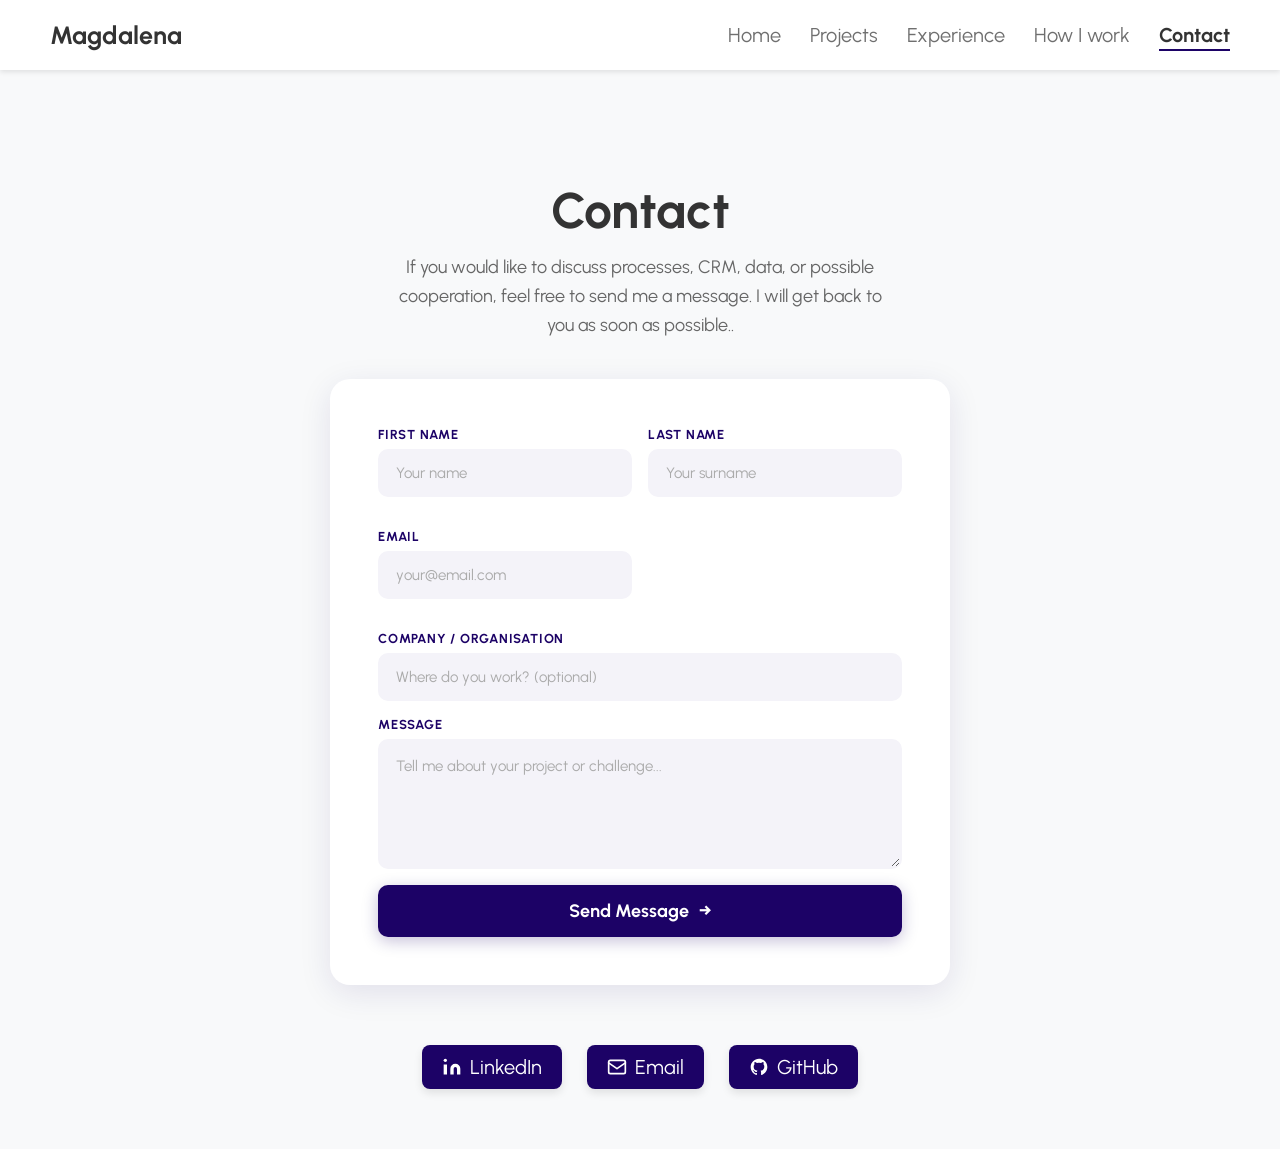
==== commit fbcc5fbc: "Update Contact.html" ====
--- a/Contact.html
+++ b/Contact.html
@@ -390,7 +390,7 @@
 <section class="Contact" id="contact">
  
   <h2>Contact</h2>
-  <p class="contact-subtitle">Have a project in mind or want to talk automation? Drop me a message and I'll get back to you shortly.</p>
+  <p class="contact-subtitle">If you would like to discuss processes, CRM, data, or possible cooperation, feel free to send me a message. I will get back to you as soon as possible..</p>
  
   <div class="contact-form-card">
  
